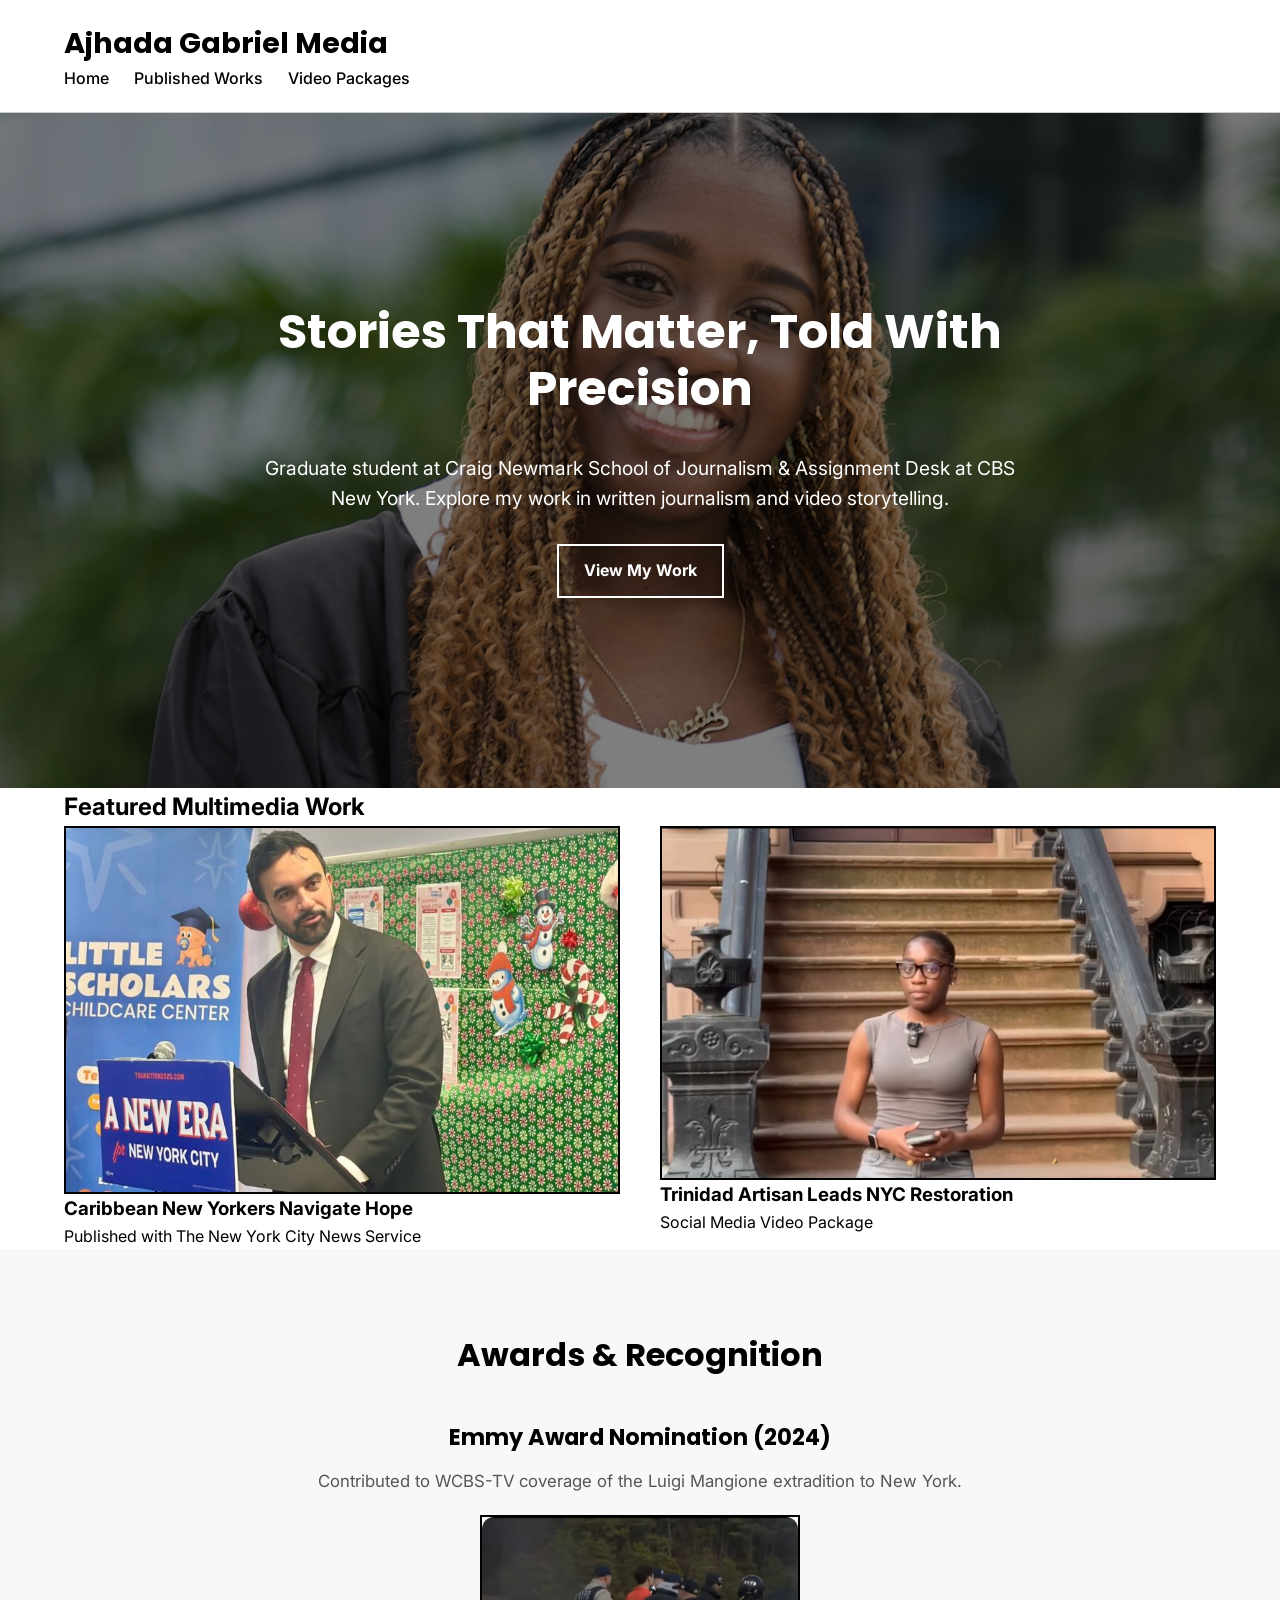
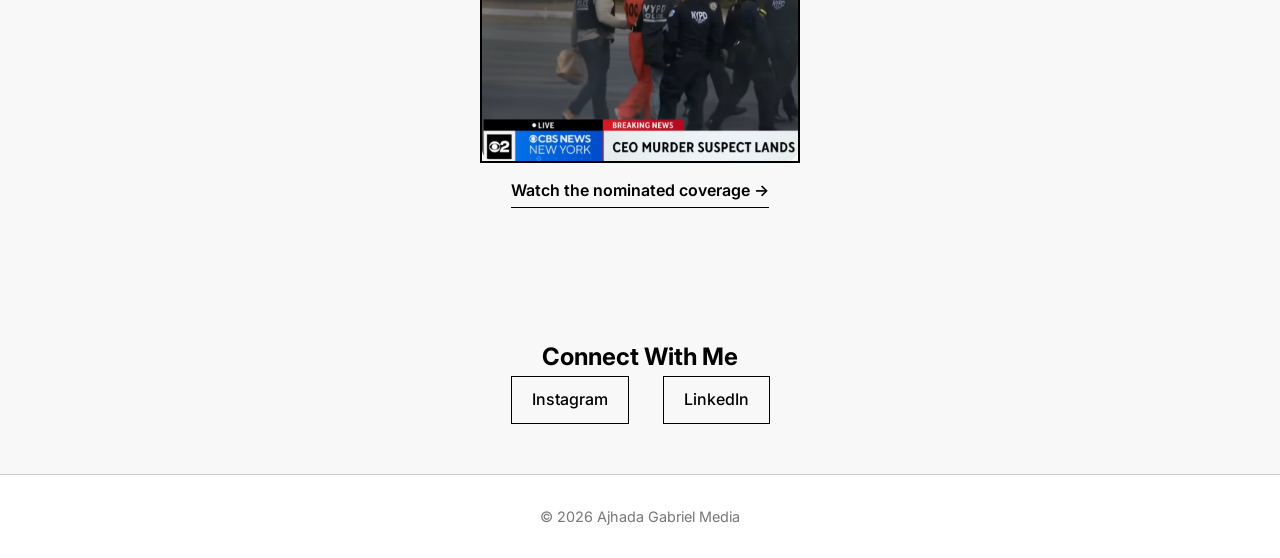
==== index.html @ f1787b70 "Add files via upload Initial upload of website" ====
<!DOCTYPE html>
<html lang="en">
<head>
  <meta charset="UTF-8">
  <meta name="viewport" content="width=device-width, initial-scale=1.0">
  
  <title>Ajhada Gabriel Media</title>
  
  <!-- Google Fonts: Poppins & Inter -->
  <link href="https://fonts.googleapis.com/css2?family=Poppins:wght@600;700&family=Inter:wght@400;500&display=swap" rel="stylesheet">
  
  <!-- Main CSS -->
  <link rel="stylesheet" href="css/style.css">
</head>
<body>
  <header>
    <div class="container header-container">
      <h1 class="logo">Ajhada Gabriel Media</h1>
      <nav>
        <ul>
          <li><a href="index.html">Home</a></li>
          <li><a href="works.html">Published Works</a></li>
          <li><a href="videos.html">Video Packages</a></li>
        </ul>
      </nav>
    </div>
  </header>

  <section class="hero">
    <div class="hero-overlay">
      <div class="container hero-content">
        <h2>Stories That Matter, Told With Precision</h2>
        <p>Graduate student at Craig Newmark School of Journalism & Assignment Desk at CBS New York. Explore my work in written journalism and video storytelling.</p>
        <a href="works.html" class="btn">View My Work</a>
      </div>
    </div>
  </section>

  <section class="featured">
    <div class="container">
      <h2>Featured Multimedia Work</h2>
      <div class="grid">
        <a href="works.html" class="card">
          <div class="frame">
            <img src="images/thumbnails/mamdani.jpg" alt="Caribbean New Yorkers">
          </div>
          <div class="card-text">
            <h3>Caribbean New Yorkers Navigate Hope</h3>
            <p>Published with The New York City News Service</p>
          </div>
        </a>
        <a href="videos.html" class="card">
          <div class="frame">
            <img src="images/thumbnails/trinidad_artisan.jpg" alt="Trinidad Artisan">
          </div>
          <div class="card-text">
            <h3>Trinidad Artisan Leads NYC Restoration</h3>
            <p>Social Media Video Package</p>
          </div>
        </a>
      </div>
    </div>
  </section>

  <section class="awards">
  <div class="container">
    <h2>Awards & Recognition</h2>
    <div class="award-card">
  <div class="award-item">
    <h3>Emmy Award Nomination (2024)</h3>
    <p>Contributed to WCBS-TV coverage of the Luigi Mangione extradition to New York.</p>

    <!-- Thumbnail -->
    <a href="https://www.youtube.com/watch?v=QmWgfbI76is" target="_blank">
      <div class="frame">
        <img src="images/thumbnails/emmy-luigi.jpg" alt="Emmy-nominated WCBS coverage">
      </div>
    </a>

    <!-- Watch link -->
    <a href="https://www.youtube.com/watch?v=QmWgfbI76is"
       target="_blank"
       class="award-link">
      Watch the nominated coverage →
    </a>
  </div>
</div>



  </div>
</section>


  <section class="socials">
    <div class="container">
      <h2>Connect With Me</h2>
      <div class="social-links">
        <a href="https://www.instagram.com/ajhadagabrielmedia/" target="_blank">Instagram</a>
        <a href="https://www.linkedin.com/in/ajhada-gabriel-227697210/" target="_blank">LinkedIn</a>
      </div>
    </div>
  </section>

  <footer>
    <div class="container">
      <p>&copy; 2026 Ajhada Gabriel Media</p>
    </div>
  </footer>
</body>
</html>
---- css/style.css ----
/* ===== RESET ===== */
* {
  margin: 0;
  padding: 0;
  box-sizing: border-box;
}

body {
  font-family: 'Inter', sans-serif;
  background: #fff;
  color: #000;
  line-height: 1.6;
  font-size: 16px;
}

/* ===== CONTAINER ===== */
.container {
  width: 90%;
  max-width: 1200px;
  margin: 0 auto;
}

/* ===== HEADER ===== */
header {
  width: 100%;
  padding: 20px 0;
  display: flex;
  justify-content: space-between;
  align-items: center;
  border-bottom: 1px solid #ccc;
  position: sticky;
  top: 0;
  background: #fff;
  z-index: 100;
}

.logo {
  font-family: 'Poppins', sans-serif;
  font-weight: 700;
  font-size: 1.8rem;
}

header nav ul {
  display: flex;
  gap: 25px;
  list-style: none;
}

header nav a {
  text-decoration: none;
  color: #000;
  font-weight: 500;
  transition: color 0.3s, transform 0.3s;
}

header nav a:hover {
  color: #777;
  transform: scale(1.05);
}

/* ===== HERO ===== */
.hero {
  position: relative;
  background: url('../images/thumbnails/headshot.jpg') center/cover no-repeat;
  height: 75vh;
  display: flex;
  align-items: center;
  justify-content: center;
  color: #fff;
}

.hero-overlay {
  width: 100%;
  height: 100%;
  background: rgba(0,0,0,0.5);
  display: flex;
  align-items: center;
}

.hero-content {
  text-align: center;
  max-width: 800px;
  padding: 0 20px;
}

.hero h2 {
  font-family: 'Poppins', sans-serif;
  font-size: 3rem;
  font-weight: 700;
  margin-bottom: 35px;
  line-height: 1.2;
  animation: fadeInUp 1s ease forwards;
}

.hero p {
  font-size: 1.2rem;
  margin-bottom: 30px;
  animation: fadeInUp 1.2s ease forwards;
}

.btn {
  display: inline-block;
  padding: 12px 25px;
  border: 2px solid #fff;
  color: #fff;
  text-decoration: none;
  font-weight: 700;
  transition: all 0.3s;
  animation: fadeInUp 1.4s ease forwards;
}

.btn:hover {
  background: #fff;
  color: #000;
  transform: scale(1.05);
}

/* ===== PAGE HEADER ===== */
.page-header {
  padding: 80px 20px 40px 20px;
  background: #f5f5f5;
  text-align: center;
}

.page-header h2 {
  font-family: 'Poppins', sans-serif;
  font-weight: 700;
  font-size: 2.2rem;
  margin-bottom: 15px;
  line-height: 1.3;
}

.page-header p {
  font-family: 'Inter', sans-serif;
  font-size: 1rem;
  color: #555;
  line-height: 1.6;
  text-decoration: none; /* remove underline */
}

/* ===== GRID SECTIONS ===== */
.grid-section {
  padding: 60px 20px;
}

.grid {
  display: grid;
  gap: 40px;
  grid-template-columns: repeat(auto-fit, minmax(320px, 1fr));
}

/* ===== CARD ===== */
.card {
  text-decoration: none;
  color: #000;
  opacity: 0;
  transform: translateY(20px);
  animation: fadeInUp 0.6s forwards;
}

.card:nth-child(1) { animation-delay: 0.1s; }
.card:nth-child(2) { animation-delay: 0.2s; }
.card:nth-child(3) { animation-delay: 0.3s; }
.card:nth-child(4) { animation-delay: 0.4s; }
.card:nth-child(5) { animation-delay: 0.5s; }
.card:nth-child(6) { animation-delay: 0.6s; }

.frame {
  overflow: hidden;
  border: 2px solid #000;
  transition: transform 0.3s, box-shadow 0.3s;
}

.frame img {
  width: 100%;
  display: block;
  transition: transform 0.3s;
}

.card:hover .frame img {
  transform: scale(1.05);
  box-shadow: 0 10px 20px rgba(0,0,0,0.2);
}

/* ===== CAPTIONS ===== */
.caption {
  padding: 15px 0;
}

.caption h3 {
  font-family: 'Poppins', sans-serif;
  font-size: 1.25rem;
  font-weight: 600;
  margin-bottom: 8px;
  line-height: 1.3;
}

.caption p {
  font-family: 'Inter', sans-serif;
  font-size: 1rem;
  color: #555;
  line-height: 1.5;
  text-decoration: none; /* remove underline */
}

.awards {
  padding: 80px 20px;
  background: #f8f8f8;
  text-align: center;
}

.awards h2 {
  font-family: 'Poppins', sans-serif;
  font-size: 2rem;
  margin-bottom: 40px;
}

.award-item {
  max-width: 700px;
  margin: 0 auto;
}

.award-item h3 {
  font-family: 'Poppins', sans-serif;
  font-size: 1.4rem;
  margin-bottom: 12px;
}

.award-item p {
  font-family: 'Inter', sans-serif;
  font-size: 1.05rem;
  color: #555;
  margin-bottom: 20px;
}

.award-link {
  font-family: 'Inter', sans-serif;
  font-weight: 600;
  text-decoration: none;
  color: #000;
  border-bottom: 1px solid #000;
  padding-bottom: 3px;
  transition: opacity 0.3s;
  display: inline-block;
  margin-top: 15px;
}

/* ===== AWARD THUMBNAILS ===== */
.award-item .frame {
  max-width: 320px; /* same size as your featured cards */
  margin: 0 auto;
}

.award-item .frame img {
  width: 100%;
  border-radius: 12px;
  display: block;
  transition: transform 0.3s ease, box-shadow 0.3s ease;
}

.award-item .frame img:hover {
  transform: scale(1.03);
  box-shadow: 0 10px 25px rgba(0,0,0,0.2);
}



.award-link:hover {
  opacity: 0.6;
}


//* ===== Emmy Thumbnail (match other thumbnails) ===== */
.award-item .thumbnail {
  width: 100%;          /* fill the card width */
  max-width: 320px;     /* same max width as other thumbnails */
  border-radius: 12px;  /* match card style */
  display: block;
  margin: 10px auto;    /* center it */
  transition: transform 0.3s ease, box-shadow 0.3s ease;
  cursor: pointer;
}

.award-item .thumbnail:hover {
  transform: scale(1.05);
  box-shadow: 0 10px 20px rgba(0,0,0,0.2);
}




/* ===== SOCIAL LINKS ===== */
.socials {
  text-align: center;
  padding: 50px 20px;
  background: #f8f8f8;
}

.social-links a {
  display: inline-block;
  margin: 0 15px;
  text-decoration: none;
  color: #000;
  font-weight: 500;
  border: 1px solid #000;
  padding: 10px 20px;
  transition: all 0.3s;
}

.social-links a:hover {
  background: #000;
  color: #fff;
  transform: scale(1.05);
}

/* ===== FOOTER ===== */
footer {
  text-align: center;
  padding: 30px 0;
  border-top: 1px solid #ccc;
  font-size: 0.9rem;
  color: #777;
}

/* ===== ANIMATIONS ===== */
@keyframes fadeInUp {
  to {
    opacity: 1;
    transform: translateY(0);
  }
}
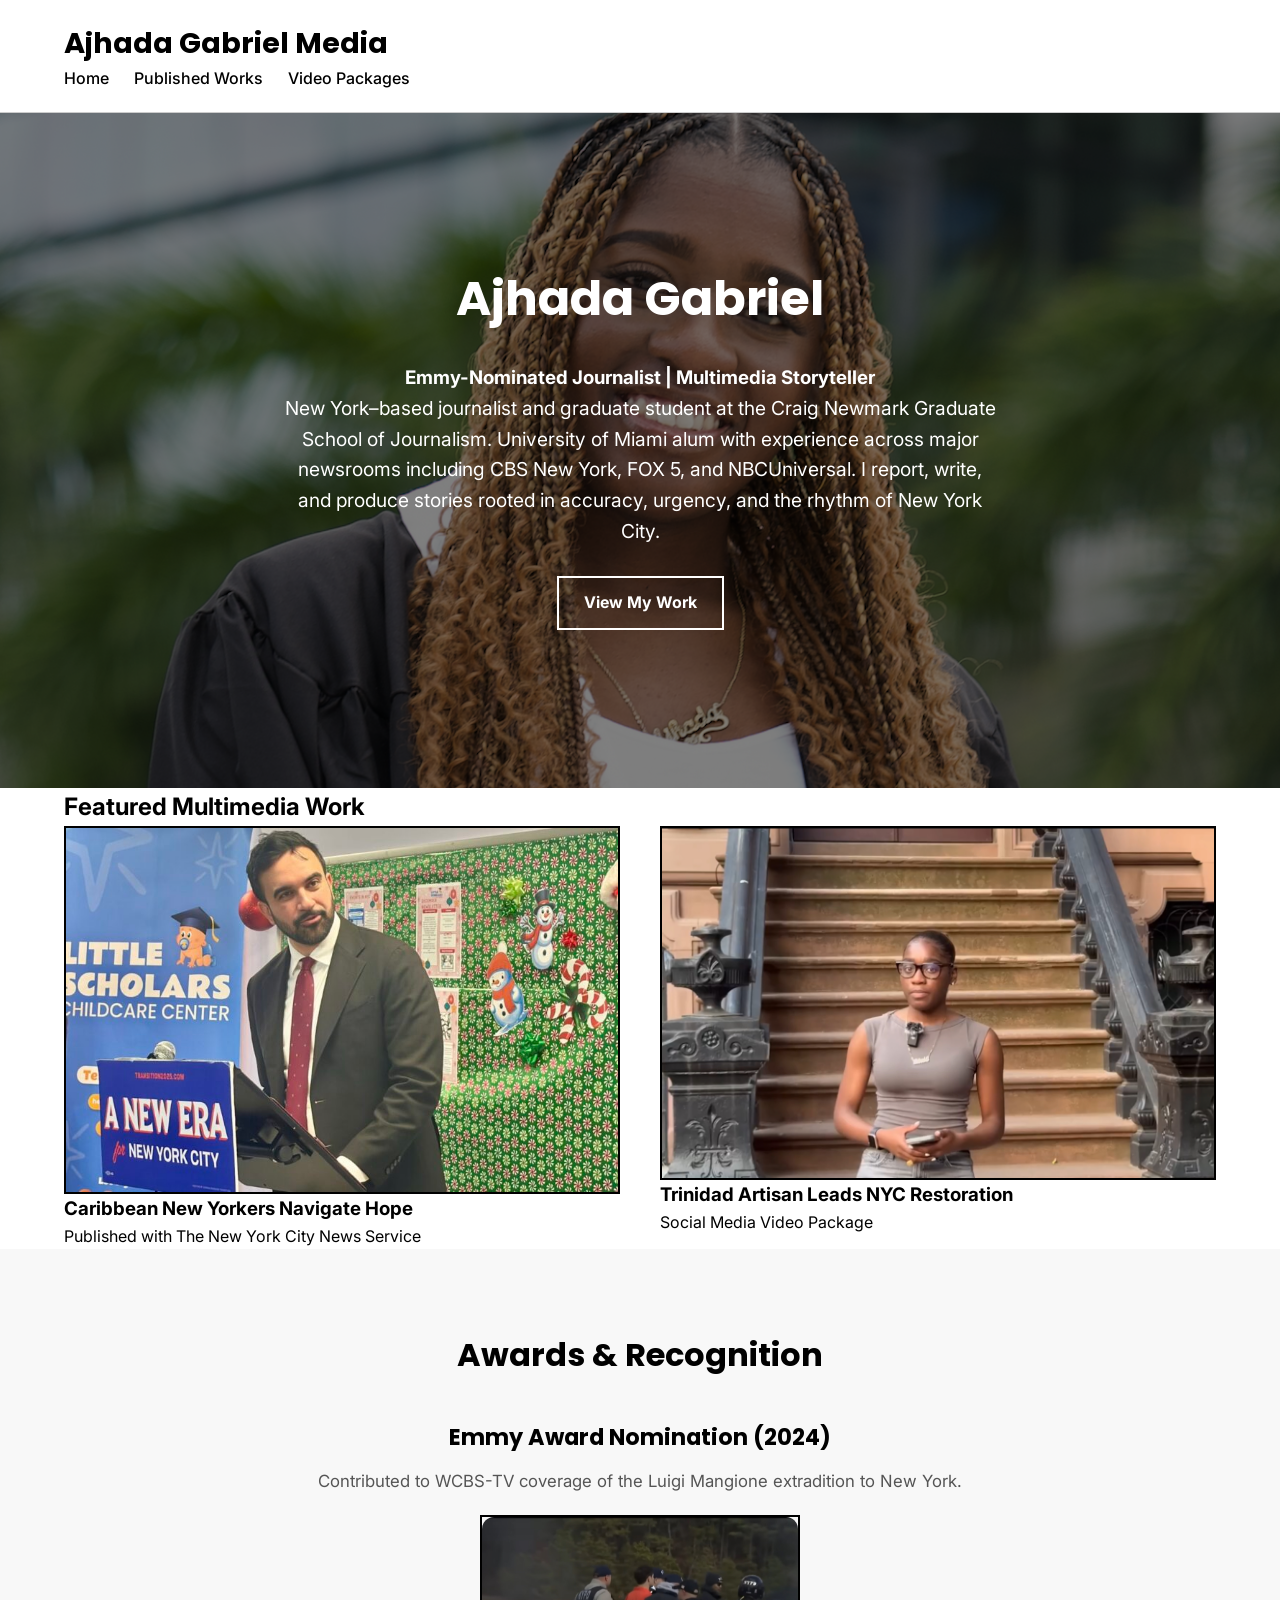
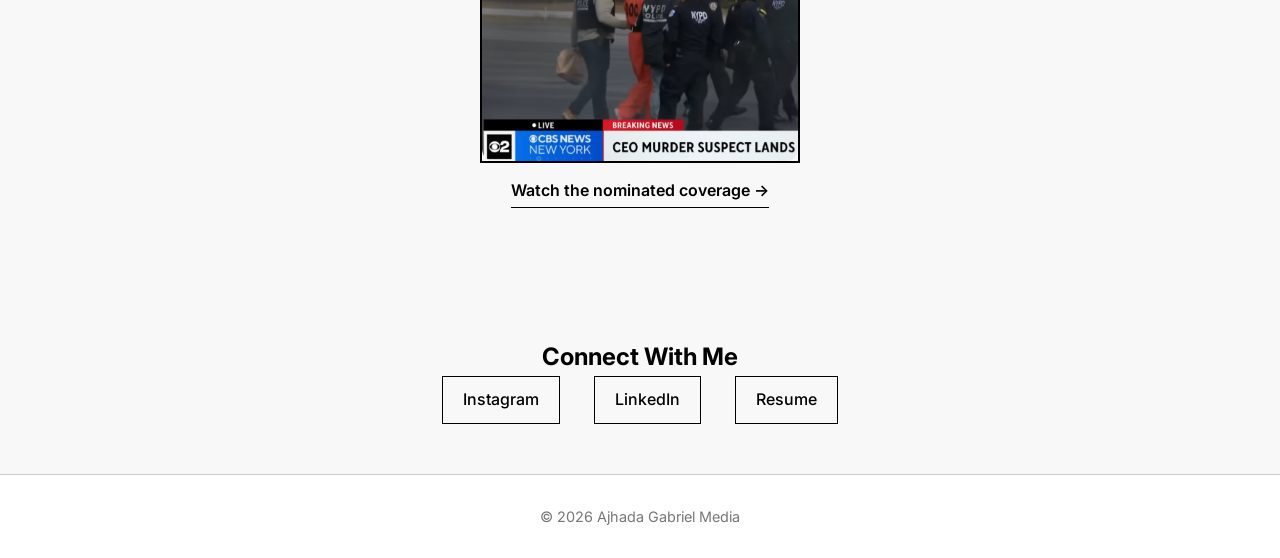
==== commit a4611645: "Add files via upload Update portfolio: Connect section, Resume button, new stories/videos" ====
--- a/index.html
+++ b/index.html
@@ -29,8 +29,16 @@
   <section class="hero">
     <div class="hero-overlay">
       <div class="container hero-content">
-        <h2>Stories That Matter, Told With Precision</h2>
-        <p>Graduate student at Craig Newmark School of Journalism & Assignment Desk at CBS New York. Explore my work in written journalism and video storytelling.</p>
+        <div class="hero-content">
+  <h2>Ajhada Gabriel</h2>
+  <h3>Emmy-Nominated Journalist | Multimedia Storyteller</h3>
+  <p>
+    New York–based journalist and graduate student at the Craig Newmark Graduate School of Journalism.
+    University of Miami alum with experience across major newsrooms including CBS New York, FOX 5, and NBCUniversal.
+    I report, write, and produce stories rooted in accuracy, urgency, and the rhythm of New York City.
+  </p>
+</div>
+
         <a href="works.html" class="btn">View My Work</a>
       </div>
     </div>
@@ -98,14 +106,18 @@
       <div class="social-links">
         <a href="https://www.instagram.com/ajhadagabrielmedia/" target="_blank">Instagram</a>
         <a href="https://www.linkedin.com/in/ajhada-gabriel-227697210/" target="_blank">LinkedIn</a>
+         <a href="AjhadaGabriel_Resume.pdf" target="_blank" class="btn">Resume</a>
       </div>
     </div>
   </section>
 
+
+
   <footer>
-    <div class="container">
-      <p>&copy; 2026 Ajhada Gabriel Media</p>
-    </div>
-  </footer>
+  <p>© 2026 Ajhada Gabriel Media</p>
+</footer>
+
+  </div>
+</footer>
 </body>
 </html>
--- a/css/style.css
+++ b/css/style.css
@@ -329,3 +329,46 @@
     transform: translateY(0);
   }
 }
+
+
+
+/* ===== CONNECT WITH ME SECTION ===== */
+.connect {
+  max-width: 1000px;
+  margin: 80px auto;
+  padding: 40px 20px;
+  text-align: center;
+  background: #f9f9f9;
+  border-radius: 12px;
+}
+
+.connect h2 {
+  font-family: 'Poppins', sans-serif;
+  font-size: 32px;
+  font-weight: 700;
+  margin-bottom: 16px;
+}
+
+.connect p {
+  font-family: 'Inter', sans-serif;
+  font-size: 16px;
+  color: #555;
+  margin-bottom: 24px;
+}
+
+.connect-links a {
+  display: inline-block;
+  margin: 0 12px;
+  text-decoration: none;
+  font-weight: 600;
+  padding: 12px 25px;
+  border-radius: 30px;
+  border: 2px solid #000;
+  transition: all 0.3s;
+}
+
+.connect-links a:hover {
+  background: #000;
+  color: #fff;
+  transform: scale(1.05);
+}
